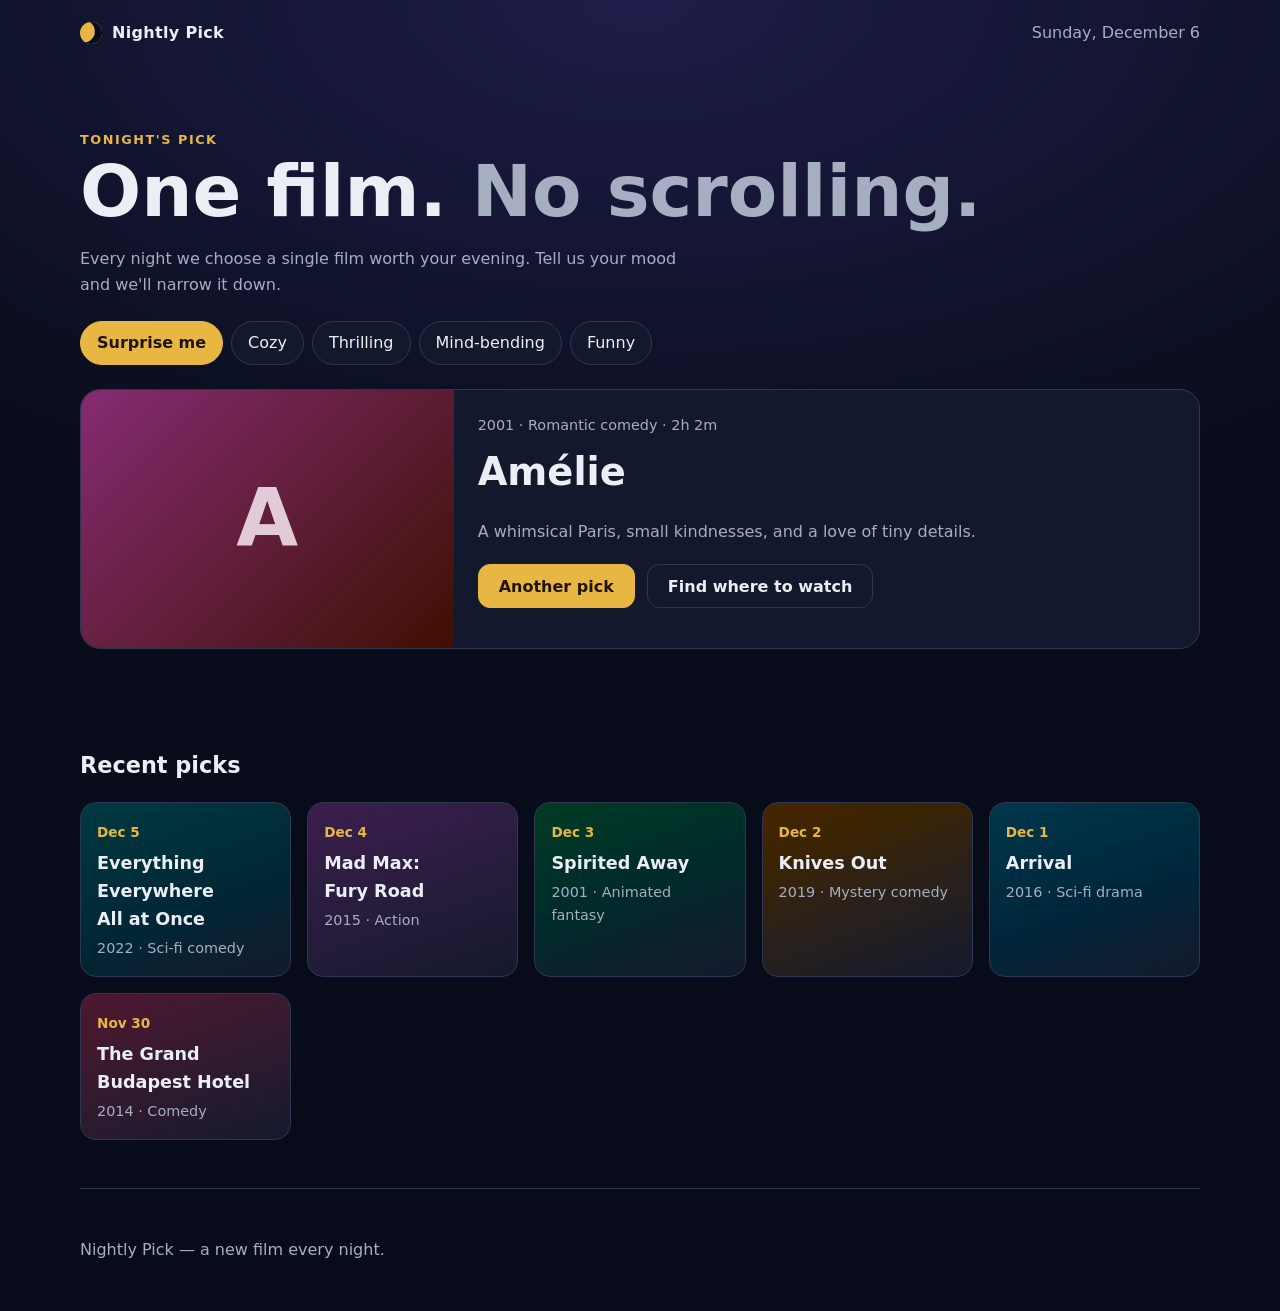
==== nightly-pick/index.html @ 22ad87ef "Add Nightly Pick static site Co-Authored-By: Claude Sonnet 5.5 <noreply@anthropic.com> Claude-Sessio" ====
<!doctype html>
<html lang="en">
<head>
  <meta charset="utf-8">
  <meta name="viewport" content="width=device-width, initial-scale=1">
  <meta name="color-scheme" content="dark">
  <meta name="description" content="One hand-picked film to watch tonight. A new pick every night.">
  <title>Nightly Pick — one film for tonight</title>
  <link rel="stylesheet" href="style.css">
  <script src="picks.js" defer></script>
  <script src="app.js" defer></script>
</head>
<body>
  <header class="site-header">
    <a class="brand" href="./" aria-label="Nightly Pick, home">
      <span class="moon" aria-hidden="true"></span>
      Nightly Pick
    </a>
    <p class="date"><time id="today"></time></p>
  </header>

  <main>
    <section class="hero" aria-labelledby="tonight-heading">
      <p class="eyebrow">Tonight's pick</p>
      <h1 id="tonight-heading">One film. <span>No scrolling.</span></h1>
      <p class="lede">Every night we choose a single film worth your evening. Tell us your mood and we'll narrow it down.</p>

      <fieldset class="moods">
        <legend class="visually-hidden">Choose a mood</legend>
        <button type="button" class="chip" data-mood="all" aria-pressed="true">Surprise me</button>
        <button type="button" class="chip" data-mood="cozy" aria-pressed="false">Cozy</button>
        <button type="button" class="chip" data-mood="thrilling" aria-pressed="false">Thrilling</button>
        <button type="button" class="chip" data-mood="mind-bending" aria-pressed="false">Mind-bending</button>
        <button type="button" class="chip" data-mood="funny" aria-pressed="false">Funny</button>
      </fieldset>

      <article class="pick" id="pick" aria-live="polite" aria-atomic="true">
        <div class="poster" id="poster" aria-hidden="true"></div>
        <div class="pick-body">
          <p class="meta"><span id="pick-year"></span> · <span id="pick-genre"></span> · <span id="pick-runtime"></span></p>
          <h2 id="pick-title"></h2>
          <p id="pick-why"></p>
          <p class="actions">
            <button type="button" id="another" class="btn">Another pick</button>
            <a id="pick-link" class="btn ghost" target="_blank" rel="noopener noreferrer">Find where to watch</a>
          </p>
        </div>
      </article>
    </section>

    <section class="archive" aria-labelledby="archive-heading">
      <h2 id="archive-heading">Recent picks</h2>
      <ul class="grid" id="archive"></ul>
    </section>
  </main>

  <footer class="site-footer">
    <p>Nightly Pick — a new film every night.</p>
  </footer>
</body>
</html>
---- nightly-pick/style.css ----
:root {
  color-scheme: dark;
  --bg: oklch(16% 0.03 270);
  --surface: oklch(22% 0.04 270);
  --border: oklch(34% 0.05 270);
  --text: oklch(95% 0.01 270);
  --muted: oklch(75% 0.03 270);
  --accent: oklch(80% 0.14 85);
  --accent-text: oklch(20% 0.05 85);
  accent-color: var(--accent);
  scrollbar-color: oklch(60% 0.05 270) var(--bg);
}

*, *::before, *::after { box-sizing: border-box; }

body {
  margin: 0;
  min-block-size: 100dvb;
  background: radial-gradient(120% 60% at 50% 0, oklch(26% 0.08 280), var(--bg) 70%) var(--bg);
  color: var(--text);
  font: 1rem/1.6 system-ui, -apple-system, "Segoe UI", Roboto, sans-serif;
}

.visually-hidden {
  position: absolute; inline-size: 1px; block-size: 1px; overflow: clip;
  clip-path: inset(50%); white-space: nowrap;
}

.site-header, main, .site-footer {
  inline-size: min(100% - 2rem, 70rem);
  margin-inline: auto;
}

.site-header {
  display: flex; flex-wrap: wrap; justify-content: space-between; align-items: center;
  gap: .5rem; padding-block: 1.25rem;
}
.brand { display: inline-flex; align-items: center; gap: .6rem; color: var(--text); font-weight: 700; text-decoration: none; letter-spacing: .02em; }
.moon { inline-size: 1.4rem; block-size: 1.4rem; border-radius: 50%; background: var(--accent); box-shadow: inset -.45rem -.1rem 0 0 var(--bg); }
.date { margin: 0; color: var(--muted); }

.hero { container-type: inline-size; padding-block: clamp(1.5rem, 6vw, 4rem); }
.eyebrow { margin: 0; color: var(--accent); font-weight: 600; letter-spacing: .12em; text-transform: uppercase; font-size: .8rem; }
h1 { margin: .25rem 0 .75rem; font-size: clamp(2.2rem, 7vw, 4.5rem); line-height: 1.05; text-wrap: balance; }
h1 span { color: var(--muted); }
.lede { max-inline-size: 38rem; color: var(--muted); text-wrap: pretty; }

.moods { display: flex; flex-wrap: wrap; gap: .5rem; border: 0; padding: 0; margin: 1.5rem 0; }
.chip {
  font: inherit; color: var(--text); background: var(--surface);
  border: 1px solid var(--border); border-radius: 999px;
  padding: .5rem 1rem; min-block-size: 2.75rem; cursor: pointer;
}
.chip:hover { border-color: var(--accent); }
.chip[aria-pressed="true"] { background: var(--accent); border-color: var(--accent); color: var(--accent-text); font-weight: 600; }

:focus-visible { outline: 3px solid var(--accent); outline-offset: 3px; }

.pick {
  display: grid;
  background: var(--surface);
  border: 1px solid var(--border);
  border-radius: 1.25rem;
  overflow: clip;
}
.pick > * { min-inline-size: 0; }
.poster {
  --h: 260;
  aspect-ratio: 3 / 2;
  display: grid; place-content: center;
  background: linear-gradient(135deg, oklch(45% 0.15 var(--h)), oklch(25% 0.08 calc(var(--h) + 60)));
}
.poster::after { content: attr(data-initial); font-size: 5rem; font-weight: 800; color: oklch(95% 0.02 var(--h) / .85); }
.pick-body { padding: 1.5rem; }
.meta { margin: 0; color: var(--muted); font-size: .9rem; }
.pick h2 { margin: .25rem 0 .5rem; font-size: clamp(1.6rem, 4vw, 2.4rem); text-wrap: balance; }
.pick-body p#pick-why { color: var(--muted); max-inline-size: 36rem; }
.actions { display: flex; flex-wrap: wrap; gap: .75rem; margin-block-start: 1.25rem; }

@container (inline-size > 40rem) {
  .pick { grid-template-columns: minmax(12rem, 1fr) 2fr; }
  .poster { aspect-ratio: auto; }
}

.btn {
  font: inherit; font-weight: 600; text-decoration: none; cursor: pointer;
  display: inline-flex; align-items: center; min-block-size: 2.75rem; padding-inline: 1.25rem;
  border-radius: .75rem; border: 1px solid var(--accent);
  background: var(--accent); color: var(--accent-text);
}
.btn.ghost { background: transparent; color: var(--text); border-color: var(--border); }
.btn:hover { filter: brightness(1.1); }
.btn.ghost:hover { border-color: var(--accent); filter: none; }

.archive { padding-block: 1rem 3rem; }
.archive h2 { font-size: 1.4rem; }
.grid { list-style: none; margin: 0; padding: 0; display: grid; gap: 1rem; grid-template-columns: repeat(auto-fit, minmax(min(100%, 13rem), 1fr)); }
.card { --h: 260; padding: 1rem; border-radius: 1rem; border: 1px solid var(--border); background: linear-gradient(160deg, oklch(30% 0.09 var(--h)), var(--surface)); }
.card time { color: var(--accent); font-size: .85rem; font-weight: 600; }
.card h3 { margin: .25rem 0; font-size: 1.1rem; text-wrap: balance; }
.card p { margin: 0; color: var(--muted); font-size: .9rem; }

.site-footer { padding-block: 2rem; color: var(--muted); border-block-start: 1px solid var(--border); }

@media (prefers-reduced-motion: no-preference) {
  .chip, .btn { transition: background-color .15s, border-color .15s, filter .15s; }
}
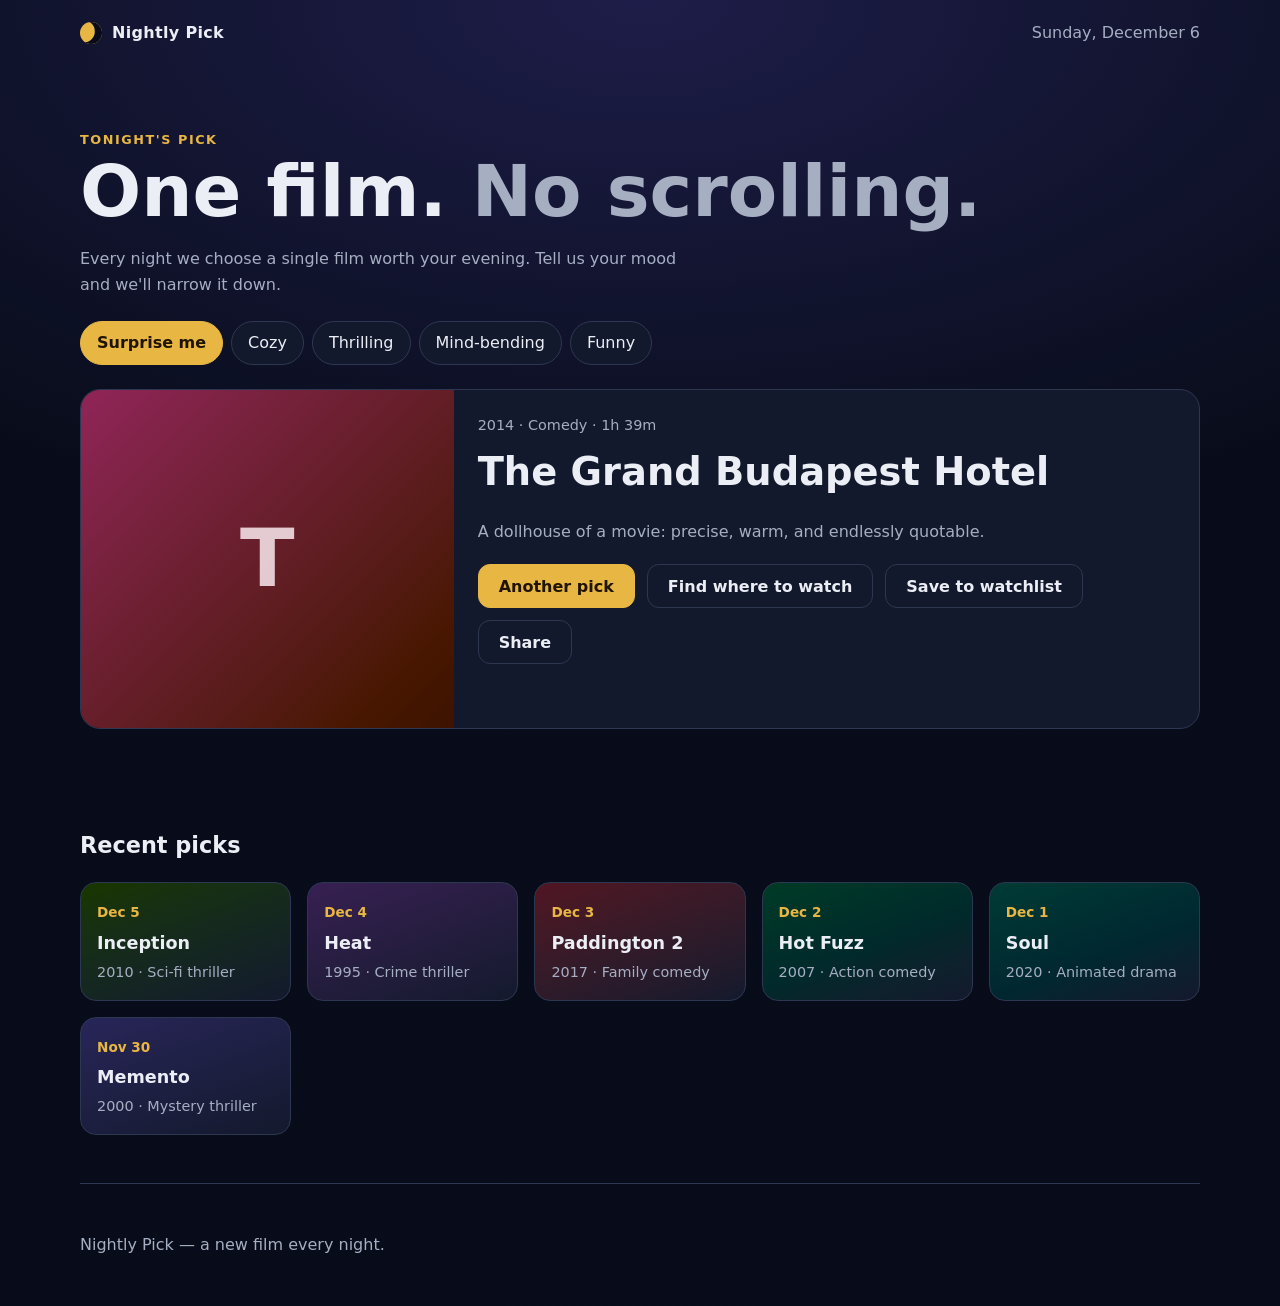
==== commit db2e4119: "Nightly Pick: more films, watchlist, share, remembered mood Co-Authored-By: Claude Sonnet 5.5 <norep" ====
--- a/nightly-pick/index.html
+++ b/nightly-pick/index.html
@@ -5,6 +5,9 @@
   <meta name="viewport" content="width=device-width, initial-scale=1">
   <meta name="color-scheme" content="dark">
   <meta name="description" content="One hand-picked film to watch tonight. A new pick every night.">
+  <meta property="og:title" content="Nightly Pick — one film for tonight">
+  <meta property="og:description" content="One hand-picked film to watch tonight. A new pick every night.">
+  <link rel="icon" href="data:image/svg+xml,%3Csvg xmlns='http://www.w3.org/2000/svg' viewBox='0 0 32 32'%3E%3Ccircle cx='16' cy='16' r='14' fill='%23f0c24a'/%3E%3Ccircle cx='22' cy='13' r='12' fill='%23141428'/%3E%3C/svg%3E">
   <title>Nightly Pick — one film for tonight</title>
   <link rel="stylesheet" href="style.css">
   <script src="picks.js" defer></script>
@@ -43,9 +46,17 @@
           <p class="actions">
             <button type="button" id="another" class="btn">Another pick</button>
             <a id="pick-link" class="btn ghost" target="_blank" rel="noopener noreferrer">Find where to watch</a>
+            <button type="button" id="save" class="btn ghost" aria-pressed="false">Save to watchlist</button>
+            <button type="button" id="share" class="btn ghost">Share</button>
           </p>
+          <p id="status" class="status" role="status"></p>
         </div>
       </article>
+    </section>
+
+    <section class="watchlist" id="watchlist-section" aria-labelledby="watchlist-heading" hidden>
+      <h2 id="watchlist-heading">Your watchlist</h2>
+      <ul class="grid" id="watchlist"></ul>
     </section>
 
     <section class="archive" aria-labelledby="archive-heading">
--- a/nightly-pick/style.css
+++ b/nightly-pick/style.css
@@ -105,3 +105,10 @@
 @media (prefers-reduced-motion: no-preference) {
   .chip, .btn { transition: background-color .15s, border-color .15s, filter .15s; }
 }
+
+.status { min-block-size: 1.5rem; margin: .5rem 0 0; color: var(--accent); font-size: .9rem; }
+.btn[aria-pressed="true"] { background: var(--accent); color: var(--accent-text); }
+.watchlist { padding-block: 1rem 0; }
+.watchlist h2 { font-size: 1.4rem; }
+.card button { font: inherit; margin-block-start: .5rem; padding: .25rem .75rem; min-block-size: 2.75rem; border-radius: .5rem; border: 1px solid var(--border); background: transparent; color: var(--muted); cursor: pointer; }
+.card button:hover { border-color: var(--accent); color: var(--text); }
